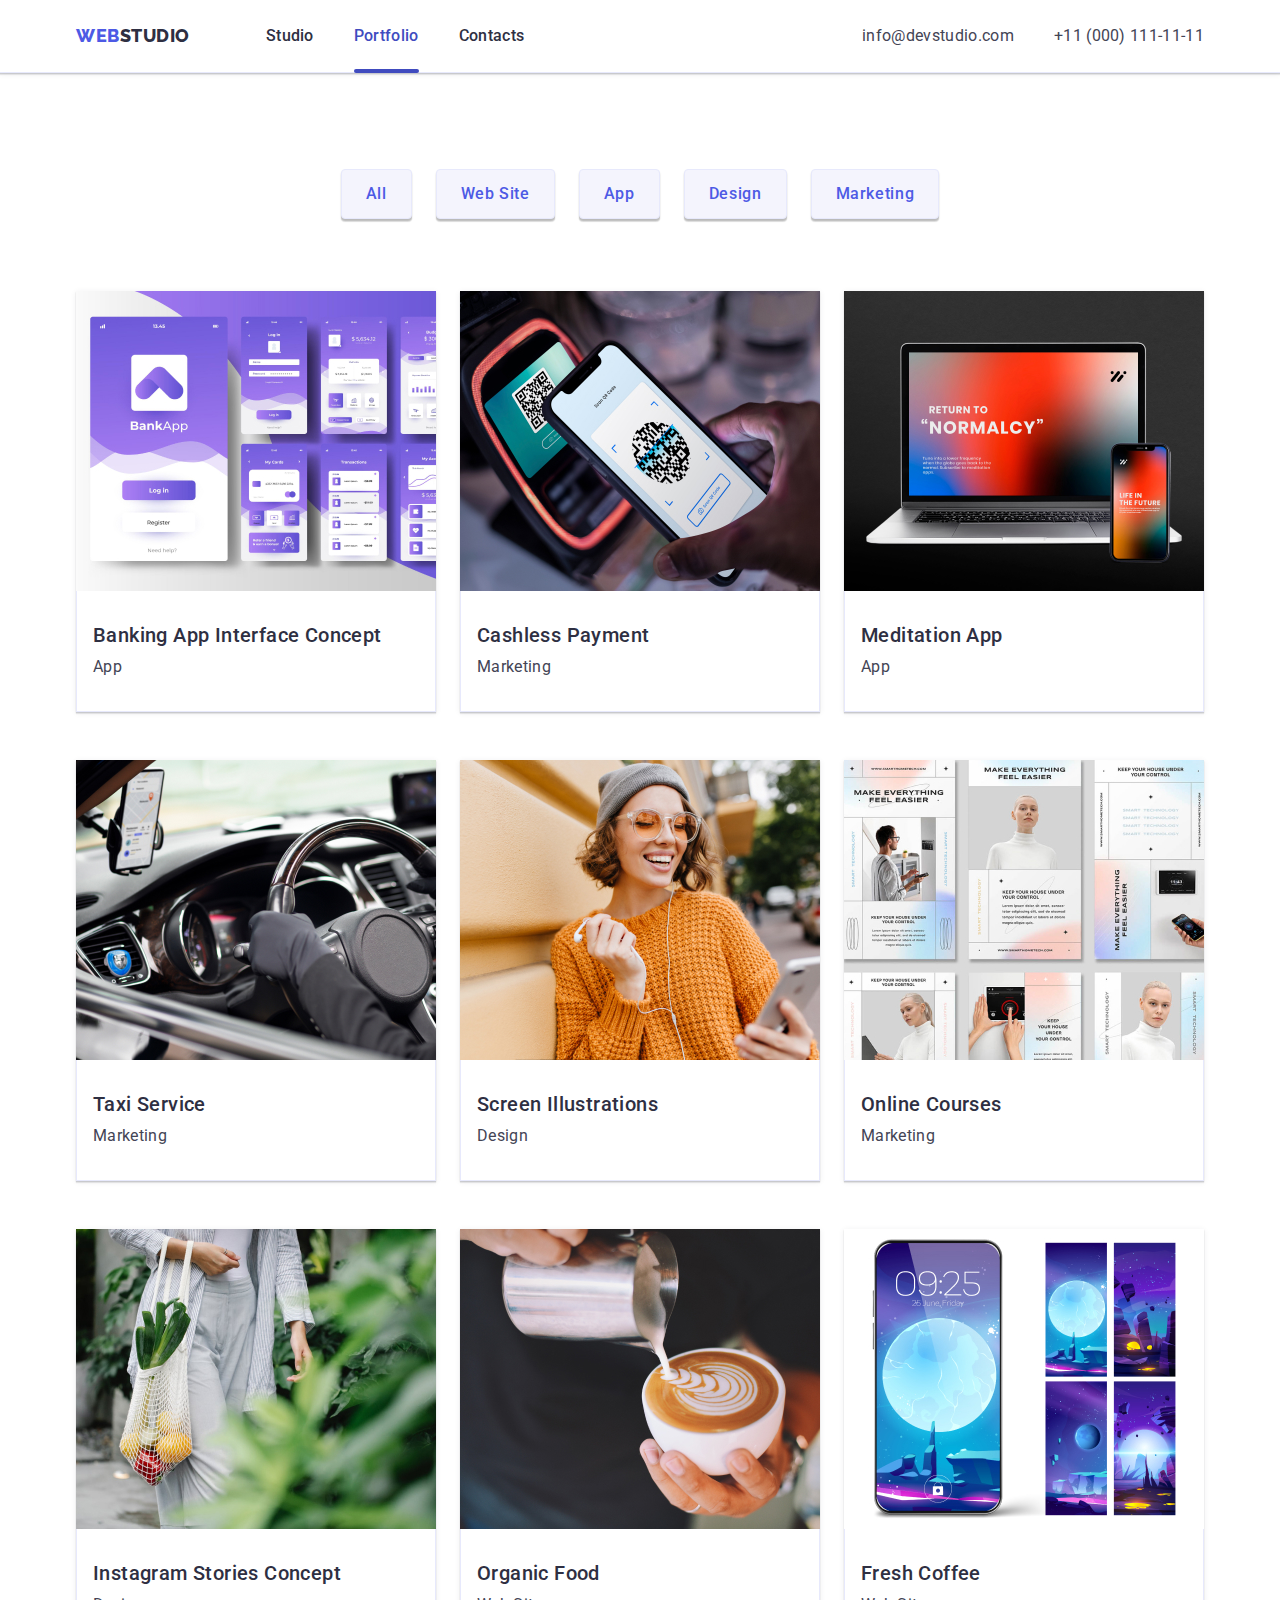
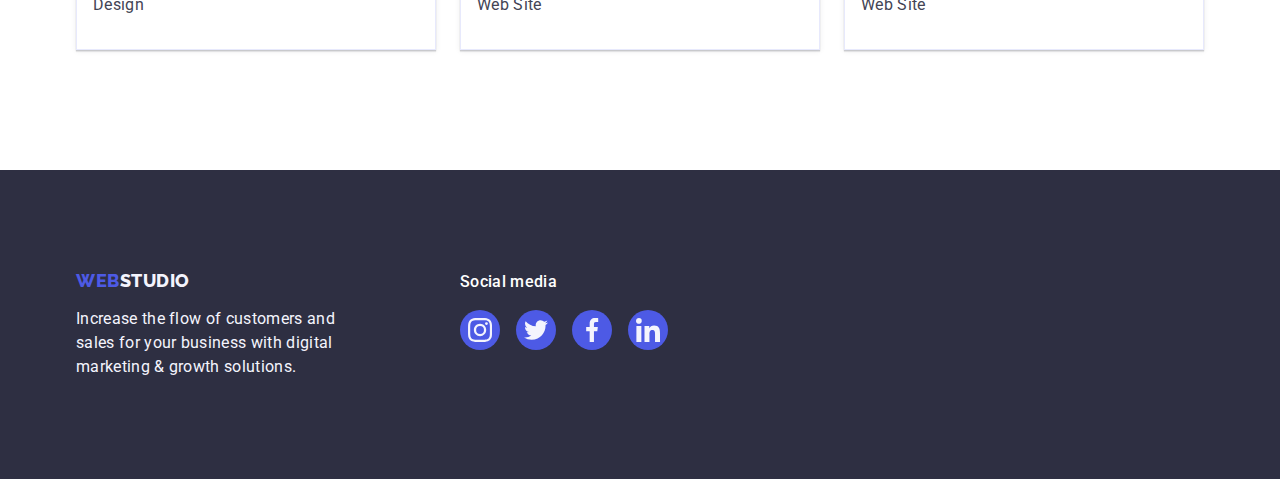
==== portfolio.html @ e9e0191c "update index.html" ====
<!DOCTYPE html>
<html lang="en">
  <head>
    <meta charset="UTF-8" />
    <meta http-equiv="X-UA-Compatible" content="IE=edge" />
    <meta name="viewport" content="width=device-width, initial-scale=1.0" />
    <title>Portfolio</title>
    <link rel="preconnect" href="https://fonts.googleapis.com" />
    <link rel="preconnect" href="https://fonts.gstatic.com" crossorigin />
    <link
      href="https://fonts.googleapis.com/css2?family=Raleway:wght@800&family=Roboto:wght@400;500;700&display=swap"
      rel="stylesheet"
    />
    <link
      rel="stylesheet"
      href="https://cdn.jsdelivr.net/npm/modern-normalize@2.0.0/modern-normalize.min.css"
    />
    <link rel="stylesheet" href="./css/style.css" />
  </head>
  <body>
    <header class="headick">
      <div class="header-container container">
        <nav class="navi">
          <a href="./index.html" class="logo"
            >WEB<span class="span-one">Studio</span>
          </a>
          <ul class="site-nav list">
            <li class="item">
              <a href="./index.html" class="transition">Studio</a>
            </li>
            <li class="item">
              <a href="./portfolio.html" class="transition  is-active">Portfolio</a>
            </li>
            <li class="item"><a href="" class="transition">Contacts</a></li>
          </ul>
        </nav>
        <address class="addres">
          <ul class="auth-nav">
            <li class="auth-item">
              <a href="mailto:info@devstudio.com" class="info-contact"
                >info@devstudio.com</a
              >
            </li>
            <li class="auth-item">
              <a href="tel:+110001111111" class="info-contact"
                >+11 (000) 111-11-11</a
              >
            </li>
          </ul>
        </address>
      </div>
    </header>
    <main>
      <section class="port-section">
        <div class="container">
          <h1 class="visually-hidden">Portfolio</h1>
          <ul class="section-button">
            <li class="button-li">
              <button type="button" class="second-button">All</button>
            </li>
            <li class="button-li">
              <button type="button" class="second-button">Web Site</button>
            </li>
            <li class="button-li">
              <button type="button" class="second-button">App</button>
            </li>
            <li class="button-li">
              <button type="button" class="second-button">Design</button>
            </li>
            <li class="button-li">
              <button type="button" class="second-button">Marketing</button>
            </li>
          </ul>
          <ul class="main-img">
            <li class="second-link">
              <a href="" class="portfolio-link">
                <div class="overflow-box">
                  <img
                    src="./images/Portfolio/fone.jpg"
                    alt="fone-img"
                    width="360"
                    height="300"
                  />
                  <p class="overflow-text">
                    14 Stylish and User-Friendly App Design Concepts · Task
                    Manager App · Calorie Tracker App · Exotic Fruit Ecommerce
                    App · Cloud Storage App
                  </p>
                </div>
                <div class="img-box">
                  <h2 class="section-title">Banking App Interface Concept</h2>
                  <p class="p-color">App</p>
                </div>
              </a>
            </li>
            <li class="second-link">
              <a href="" class="portfolio-link">
                <div class="overflow-box">
                  <img
                    src="./images/Portfolio/paypal.jpg"
                    alt="pay-from-phone"
                    width="360"
                    height="300"
                  />
                  <p class="overflow-text">
                    14 Stylish and User-Friendly App Design Concepts · Task
                    Manager App · Calorie Tracker App · Exotic Fruit Ecommerce
                    App · Cloud Storage App
                  </p>
                </div>
                <div class="img-box">
                  <h2 class="section-title">Cashless Payment</h2>
                  <p class="p-color">Marketing</p>
                </div>
              </a>
            </li>
            <li class="second-link">
              <a href="" class="portfolio-link">
                <div class="overflow-box">
                  <img
                    src="./images/Portfolio/notebook-visualisation.jpg"
                    alt="show-program"
                    width="360"
                    height="300"
                  />
                  <p class="overflow-text">
                    14 Stylish and User-Friendly App Design Concepts · Task
                    Manager App · Calorie Tracker App · Exotic Fruit Ecommerce
                    App · Cloud Storage App
                  </p>
                </div>
                <div class="img-box">
                  <h2 class="section-title">Meditation App</h2>
                  <p class="p-color">App</p>
                </div>
              </a>
            </li>
            <li class="second-link">
              <a href="" class="portfolio-link">
                <div class="overflow-box">
                  <img
                    src="./images/Portfolio/taxi.jpg"
                    alt="taxi-work"
                    width="360"
                    height="300"
                  />
                  <p class="overflow-text">
                    14 Stylish and User-Friendly App Design Concepts · Task
                    Manager App · Calorie Tracker App · Exotic Fruit Ecommerce
                    App · Cloud Storage App
                  </p>
                </div>
                <div class="img-box">
                  <h2 class="section-title">Taxi Service</h2>
                  <p class="p-color">Marketing</p>
                </div>
              </a>
            </li>
            <li class="second-link">
              <a href="" class="portfolio-link">
                <div class="overflow-box">
                  <img
                    src="./images/Portfolio/happy-studend.jpg"
                    alt="students-dream"
                    width="360"
                    height="300"
                  />
                  <p class="overflow-text">
                    14 Stylish and User-Friendly App Design Concepts · Task
                    Manager App · Calorie Tracker App · Exotic Fruit Ecommerce
                    App · Cloud Storage App
                  </p>
                </div>
                <div class="img-box">
                  <h2 class="section-title">Screen Illustrations</h2>
                  <p class="p-color">Design</p>
                </div>
              </a>
            </li>
            <li class="second-link">
              <a href="" class="portfolio-link">
                <div class="overflow-box">
                  <img
                    src="./images/Portfolio/instagram-creative.jpg"
                    alt="show-creativ-in-instagram"
                    width="360"
                    height="300"
                  />
                  <p class="overflow-text">
                    14 Stylish and User-Friendly App Design Concepts · Task
                    Manager App · Calorie Tracker App · Exotic Fruit Ecommerce
                    App · Cloud Storage App
                  </p>
                </div>
                <div class="img-box">
                  <h2 class="section-title">Online Courses</h2>
                  <p class="p-color">Marketing</p>
                </div>
              </a>
            </li>
            <li class="second-link">
              <a href="" class="portfolio-link">
                <div class="overflow-box">
                  <img
                    src="./images/Portfolio/about-food-site.jpg"
                    alt="organig-food-important"
                    width="360"
                    height="300"
                  />
                  <p class="overflow-text">
                    14 Stylish and User-Friendly App Design Concepts · Task
                    Manager App · Calorie Tracker App · Exotic Fruit Ecommerce
                    App · Cloud Storage App
                  </p>
                </div>
                <div class="img-box">
                  <h2 class="section-title">Instagram Stories Concept</h2>
                  <p class="p-color">Design</p>
                </div>
              </a>
            </li>
            <li class="second-link">
              <a href="" class="portfolio-link">
                <div class="overflow-box">
                  <img
                    src="./images/Portfolio/coffe.jpg"
                    alt="voffee-busines"
                    width="360"
                    height="300"
                  />
                  <p class="overflow-text">
                    14 Stylish and User-Friendly App Design Concepts · Task
                    Manager App · Calorie Tracker App · Exotic Fruit Ecommerce
                    App · Cloud Storage App
                  </p>
                </div>
                <div class="img-box">
                  <h2 class="section-title">Organic Food</h2>
                  <p class="p-color">Web Site</p>
                </div>
              </a>
            </li>
            <li class="second-link">
              <a href="" class="portfolio-link">
                <div class="overflow-box">
                  <img
                    src="./images/Portfolio/phone-fone.jpg"
                    alt="pay-from-phone"
                    width="360"
                    height="300"
                  />
                  <p class="overflow-text">
                    14 Stylish and User-Friendly App Design Concepts · Task
                    Manager App · Calorie Tracker App · Exotic Fruit Ecommerce
                    App · Cloud Storage App
                  </p>
                </div>
                <div class="img-box">
                  <h2 class="section-title">Fresh Coffee</h2>
                  <p class="p-color">Web Site</p>
                </div>
              </a>
            </li>
          </ul>
        </div>
      </section>
    </main>
    <footer class="footer-back">
      <div class="container-back">
        <div class="container-logo">
          <a href="./index.html" class="logo-down"
            >WEB<span class="span-two">Studio</span>
          </a>
          <p class="p-footer">
            Increase the flow of customers and sales for your business with
            digital marketing & growth solutions.
          </p>
        </div>
        <div class="network-contaier">
          <p class="media">Social media</p>
          <ul class="media-icon">
            <li class="media-item">
              <a href="" class="media-link">
                <svg class="media-img" width="24" height="24">
                  <use href="./images/icons.svg#icon-instagram-2"></use>
                </svg>
              </a>
            </li>
            <li class="media-item">
              <a href="" class="media-link">
                <svg class="media-img" width="24" height="24">
                  <use href="./images/icons.svg#icon-twitter-1"></use>
                </svg>
              </a>
            </li>
            <li class="media-item">
              <a href="" class="media-link">
                <svg class="media-img" width="24" height="24">
                  <use href="./images/icons.svg#icon-facebook-1"></use>
                </svg>
              </a>
            </li>
            <li class="media-item">
              <a href="" class="media-link">
                <svg class="media-img" width="24" height="24">
                  <use href="./images/icons.svg#icon-linkedin-1"></use>
                </svg>
              </a>
            </li>
          </ul>
        </div>
      </div>
    </footer>
  </body>
</html>
---- css/style.css ----
/* Основний Колір #2E2F42; */
/* Колір кнопки та Веб #4D5AE5 */

:root {
  --central-color: #2e2f42;
  --button-color: #4d5ae5;
  --blue-color-back: #404bbf; 
  --white-color-text: #ffffff;
  --white-color-back: #fcfcfc;
  --grey-color: #8E8F99; 
}
ul {
  list-style: none;
  padding: 0;
  margin: 0;
}

a {
  color: inherit;
  text-decoration: none;
}

h1,
h2,
h3,
h4,
h5,
h6,
p {
  margin: 0;
}

textarea {
  resize: none;
}

img {
  display: block;
  max-width: 100%;
  height: auto;
}

button {
  padding: 0;
  border: none;
  background-color: transparent;
  font: inherit;
  cursor: pointer;
}
html {
  box-sizing: border-box;
}

*,
*::before,
*::after {
  box-sizing: inherit;
}

body {
  color: #434455;
  background-color: var(--white-color-text);
  font-family: "Roboto", sans-serif;
  letter-spacing: 0.02em;
}

.container {
  margin: 0 auto;
  margin-left: auto;
  margin-right: auto;
  max-width: 1158px;
  padding: 0 15px;
}
/* first page */

/* header */
.headick {
  border-bottom: 1px solid #e7e9fc;
  box-shadow: 0px 2px 1px rgba(46, 47, 66, 0.08),
    0px 1px 1px rgba(46, 47, 66, 0.16), 0px 1px 6px rgba(46, 47, 66, 0.08);
}
/* Logo */
.header-container {
  display: flex;
  justify-content: space-between;
  align-items: center;
}

.navi {
  display: flex;
  align-items: center;
}

.logo {
  margin-right: 76px;
  align-content: center;

  font-family: "Raleway", sans-serif;
  font-weight: 800;
  font-size: 18px;
  line-height: 1.17;
  letter-spacing: 0.03em;
  text-transform: uppercase;

  color: var(--button-color);
}

.logo:hover,
.logo:focus {
  color: var(--button-color);
}

.span-one {
  color: var(--central-color);
}


 /* link items */
.site-nav {
  display: flex;
  gap: 40px;
}

.transition {
  display: block;
  padding: 24px 0;
  font-weight: 500;
  font-size: 16px;
  line-height: 1.5;

  color: var(--central-color);
  
  transition: color 250ms cubic-bezier(0.4, 0, 0.2, 1);
}

.transition:hover,
.transition:focus {
  color: var(--blue-color-back);
}

.is-active {
  color: var(--blue-color-back);
  position: relative;
}

.is-active::after {
  content: "";
  position: absolute;
  width: 100%;
  left: 0;
  bottom: -1px;
  height: 4px;
  background-color: var(--blue-color-back);
  border-radius: 2px;
}

.addres {
  font-style: normal;
}

.auth-nav {
  display: flex;
  gap: 40px;
}

.info-contact {
  font-size: 16px;
  line-height: 1.5;
  letter-spacing: 0.02em;

  color: #434455;
  transition: color 250ms cubic-bezier(0.4, 0, 0.2, 1);
}

.info-contact:hover,
.info-contact:focus {
  color: var(--blue-color-back);
}
/* first section */
.section-first {
  max-width: 1440px;
  margin-right: auto;
  margin-left: auto;
  padding: 188px 0;

  background-repeat: no-repeat;
  background-size: cover;
  background-position: center;

  background-image: linear-gradient(
      rgba(46, 47, 66, 0.7),
      rgba(46, 47, 66, 0.7)
    ),
    url(../images/people-office\.jpg);
}

.hero-text {
  max-width: 496px;
  margin: 0 auto 48px;
  text-align: center;

  font-weight: 700;
  font-size: 56px;
  line-height: 1.07;
  letter-spacing: 0.02em;

  color: var(--white-color-text);
}

.button {
  display: flex;
  flex-direction: row;
  align-items: flex-start;
  padding: 16px 32px;
  border-radius: 4px;
  border: none;
  display: block;
  margin: 0 auto;
  min-width: 169px;
  height: 56px;
  cursor: pointer;
  gap: 10px;

  font-family: "Roboto", sans-serif;
  font-weight: 500;
  font-size: 16px;
  line-height: 1.5;
  letter-spacing: 0.04em;

  color: var(--white-color-text);
  background-color: var(--button-color);
  transition: background-color 250ms cubic-bezier(0.4, 0, 0.2, 1);
}

.button:hover,
.button:focus {
  background-color: var(--blue-color-back);
  cursor: pointer;
}

/* second section */
.section {
  padding: 120px 0;
}
.second-container {
  display: flex;
  margin: 0 auto;
  gap: 24px;
}

.second-itemli {
  width: calc((100% - 72px) / 4);
}

.icons {
  display: flex;
  justify-content: center;
  text-align: center;
  align-items: center;

  border-radius: 4px;
  margin-bottom: 8px;
  padding: 24px 0;

  background: #f4f4fd;
}
.section-title {
  margin-bottom: 8px;

  font-weight: 500;
  font-size: 20px;
  line-height: 1.2;
  letter-spacing: 0.02em;

  color: var(--central-color);
}

.p-color {
  font-size: 16px;
  line-height: 1.5;
  letter-spacing: 0.02em;

  color: #434455;
}

.second-item {
  margin: 0;
}

/* third section */
.section-third {
  padding-bottom: 120px;
}
.doing-container {
  display: flex;
  justify-content: center;
  gap: 24px;
}
.section-tit {
  margin-bottom: 72px;

  font-size: 36px;
  line-height: 1.11;
  letter-spacing: 0.02em;
  text-align: center;
  text-transform: capitalize;

  color: var(--central-color);
}

.second-iteml {
  width: calc((100% - 48px) / 3);
}

.social-messenger {
  display: flex;
  justify-content: center;
  text-align: center;
  align-items: center;
  gap: 24px;
  margin-top: 8px;
}

/* section four */
.section-four {
  padding-top: 120px;
  padding-bottom: 120px;

  background-color: #f4f4fd;
}

.team-container {
  display: flex;
  justify-content: center;
  gap: 24px;
}

.list-img {
  border-radius: 0px 0px 4px 4px;
  background-color: var(--white-color-text);
  width: calc((100% - 72px) / 4);
  box-shadow: 0px 1px 6px rgba(46, 47, 66, 0.08),
    0px 1px 1px rgba(46, 47, 66, 0.16), 0px 2px 1px rgba(46, 47, 66, 0.08);
}

.card-container {
  text-align: center;
  padding: 32px 16px;
}

.icon-social {
  height: 40px;
  width: 40px;
}

.elips {
  display: flex;
  align-items: center;
  justify-content: center;

  width: 100%;
  height: 100%;
  border-radius: 50%;

  background-color: var(--button-color);
  transition: background-color 250ms cubic-bezier(0.4, 0, 0.2, 1);
}

.elips:hover,
.elips:focus {
  background-color: var(--blue-color-back);
  color: var(--blue-color-back);
}

.icon-messenger {
  fill: #f4f4fd;
}
/* five section */
.abrams {
  display: flex;
  gap: 24px;
}

.company-item {
  width: calc((100% - 120px) / 6);
  height: 88px;
  transition: border-color 250ms cubic-bezier(0.4, 0, 0.2, 1),
  color 250ms cubic-bezier(0.4, 0, 0.2, 1);
}

.company-link {
  display: flex;
  align-items: center;
  justify-content: center;

  width: 100%;
  height: 100%;
  border: 1px solid var(--grey-color);
  border-radius: 4px;

  color: var(--grey-color);
  transition: border-color 250ms cubic-bezier(0.4, 0, 0.2, 1),
    color 250ms cubic-bezier(0.4, 0, 0.2, 1);
}

.company-link:hover,
.company-link:focus {
  border-color: var(--blue-color-back);
  color: var(--blue-color-back);
}

.icon-group {
  fill: currentColor;
}
/* footer */

.footer-back {
  padding: 100px 0;
  background-color: var(--central-color);
}

.container-back {
  display: flex;
  align-items: baseline;

  max-width: 1158px;
  margin: 0 auto;
  padding: 0 15px;
}

.container-logo {
  margin-right: 120px;
}

.network-contaier {
  margin-right: 80px;
}

.media {
  color: var(--white-color-text);
  margin-bottom: 16px;

  font-weight: 500;
  font-size: 16px;
  line-height: 1.5;
  letter-spacing: 0.02em;
}

.media-icon {
  display: flex;
  gap: 16px;
}

.media-item {
  width: 40px;
  height: 40px;
  
}

.media-link {
  display: flex;
  justify-content: center;
  align-items: center;
  width: 100%;
  height: 100%;
  border-radius: 50%;

  background-color: var(--button-color);
  transition: background-color 250ms cubic-bezier(0.4, 0, 0.2, 1);
  transform: translateY(0%);
}

.media-link:hover,
.media-link:focus {
  background-color: #31d0aa;
}

.media-img {
  fill: #f4f4fd;
}
.logo-down {
  display: inline-block;
  margin-bottom: 16px;
}
.logo-down {
  font-family: "Raleway", sans-serif;
  font-weight: 800;
  font-size: 18px;
  line-height: 1.17;
  letter-spacing: 0.03em;
  text-transform: uppercase;

  color: var(--button-color);
}

.span-two {
  color: #f4f4fd;
}
.p-footer {
  max-width: 264px;
}
.p-footer {
  line-height: 1.5;
  letter-spacing: 0.02em;

  color: #f4f4fd;
}

/* submit icon */

.futer-sbs {
  
  
}

.somethink {
  
}
.submit-btm {
  
}
/* second page */

/* header */

/* main */
.port-section {
  padding-top: 96px;
  padding-bottom: 120px;
}

.section-button {
  display: flex;
  justify-content: center;
  gap: 24px;
  margin-bottom: 72px;
}

.button-li {
  transition: color 250ms cubic-bezier(0.4, 0, 0.2, 1),
    background-color 250ms cubic-bezier(0.4, 0, 0.2, 1),
    border-color 250ms cubic-bezier(0.4, 0, 0.2, 1),
    box-shadow 250ms cubic-bezier(0.4, 0, 0.2, 1);
}

.second-button {
  padding: 12px 24px;
  border: 1px solid #e7e9fc;
  border-radius: 4px;
  box-shadow: 0px 3px 1px rgba(0, 0, 0, 0.1), 0px 2px 1px rgba(0, 0, 0, 0.08),
    0px 2px 2px rgba(0, 0, 0, 0.12);

  font-family: "Roboto", sans-serif;
  font-weight: 500;
  font-size: 16px;
  line-height: 1.5;
  letter-spacing: 0.04em;
  cursor: pointer;

  color: var(--button-color);
  background-color: #f4f4fd;
  transition: color 250ms cubic-bezier(0.4, 0, 0.2, 1),
    background-color 250ms cubic-bezier(0.4, 0, 0.2, 1),
    border-color 250ms cubic-bezier(0.4, 0, 0.2, 1),
    box-shadow 250ms cubic-bezier(0.4, 0, 0.2, 1);
}

.second-button:hover,
.second-button:focus {
  border: 1px solid transparent;

  color: var(--white-color-text);
  background-color: var(--blue-color-back);
}

.visually-hidden {
  position: absolute;
  width: 1px;
  height: 1px;
  margin: -1px;
  border: 0;
  padding: 0;
  white-space: nowrap;
  clip-path: inset(100%);
  clip: rect(0 0 0 0);
  overflow: hidden;
}

.main-img {
  display: flex;
  justify-content: center;
  flex-wrap: wrap;
  gap: 48px 24px;
}

.second-link {
  width: calc((100% - 48px) / 3);
}

.portfolio-link {
  display: block;
  box-shadow: 0px 1px 6px rgba(46, 47, 66, 0.08),
    0px 1px 1px rgba(46, 47, 66, 0.16),
    0px 2px 1px rgba(46, 47, 66, 0.08);
  transition: box-shadow 250ms cubic-bezier(0.4, 0, 0.2, 1);
}

.overflow-box {
  position: relative;
  overflow: hidden;
}

.overflow-text {
  position: absolute;
  top: 0;
  width: 100%;
  height: 100%;
  transform: translateY(100%);
  transition: transform 250ms cubic-bezier(0.4, 0, 0.2, 1);

  padding: 40px 32px;

  font-size: 16px;
  line-height: 1.5;
  letter-spacing: 0.02em;

  color: #f4f4fd;
  background-color: var(--button-color);
}

.portfolio-link:hover .overflow-text,
.portfolio-link:focus .overflow-text {
  transform: translateY(0%);
}

.img-box {
  padding: 32px 16px;
  border: 1px solid #e7e9fc;
  border-top: none;
}

/* Backdrop */
.backdrop {
  position: fixed;
  top: 0;
  left: 0;
  width: 100%;
  height: 100%;
  transition: opacity 250ms cubic-bezier(0.4, 0, 0.2, 1), 
  visibility 250ms cubic-bezier(0.4, 0, 0.2, 1);

  background-color: rgba(46, 47, 66, 0.4);
}

.is-hidden {
  opacity: 0;
  visibility: hidden;
  pointer-events: none;
}

.backdrop-modal {
  position: absolute;
  
  width: 408px;
  min-height: 584px;
  top: 50%;
  left: 50%;

  transform: translate(-50%, -50%);
  transition: transform 250ms cubic-bezier(0.4, 0, 0.2, 1);

  background: var(--white-color-back);
  box-shadow: 0px 1px 1px rgba(0, 0, 0, 0.14), 
  0px 1px 3px rgba(0, 0, 0, 0.12),
  0px 2px 1px rgba(0, 0, 0, 0.2);
  border-radius: 4px;
}

.backdrop-button {
  position: absolute;
  top: 24px;
  right: 24px;
  width: 24px;
  height:24px;

  border-radius: 50%;

  display:flex;
  align-items: center;
  justify-content:center;

  background: #e7e9fc;
  border: 1px solid rgba(0, 0, 0, 0.1);
  transition: background-color 250ms cubic-bezier(0.4, 0, 0.2, 1), 
  border 250ms cubic-bezier(0.4, 0, 0.2, 1);
}

.backdrop-button:hover,
.backdrop-button:focus {
  border: none;
  background-color: var(--blue-color-back);
}

.backdrop-button:hover,
.backdrop-button:focus {
  fill: var(--white-color-text);
}

.backdrop-icon {
  transition: fill 250ms cubic-bezier(0.4, 0, 0.2, 1);
}

.p-modal {
  margin: 72px 24px 16px;
  text-align: center;

  color: var(--central-color);
}

.modal-form {
  padding: 0 24px 24px;
}
.backdrop-label { 
  position: relative;
  display: block;
  margin-bottom: 8px;
}

.backdrop-name {
  display: block;
  margin-bottom: 4px;

  font-style: normal;
  font-weight: 400;
  font-size: 12px;
  line-height: 1.2;
  letter-spacing: 0.04em;
  
  color: var(--grey-color);
}

.text-input {
  
  width: 100%;
  height: 40px;
  padding-left: 38px;
  
  outline: transparent;
  border: 1px solid rgba(46, 47, 66, 0.4);
  border-radius: 4px;

}
.backdrop-paint {
  position: absolute;
  bottom: 14px;
  left: 19px;
}

.text-input:focus {
  border-color: var(--button-color);

}

.text-input:focus + .backdrop-paint {
  fill: var(--button-color);
}

.backdrop-area {
  width: 360px;
  height: 120px;

  outline: transparent;
  border: 1px solid rgba(46, 47, 66, 0.4);
  border-radius: 4px;
}

.backdrop-area:focus {
  border-color: var(--button-color);
}

.mail-line {
  height: 40px;
  
  border: 1px solid #FFFFFF;
  filter: drop-shadow(0px 4px 4px rgba(0, 0, 0, 0.15));
  border-radius: 4px;
}

.click {
  display: inline;
}

.button-sb {
  
  
    flex-direction: row;
    justify-content: center;
    align-items: center;
    padding: 8px 24px;
    gap: 16px;
  

    left: 77.5%;
    right: 11.04%;
    top: 44.87%;
    bottom: 42.31%;
  
    background: #4D5AE5;
    border-radius: 4px;
}
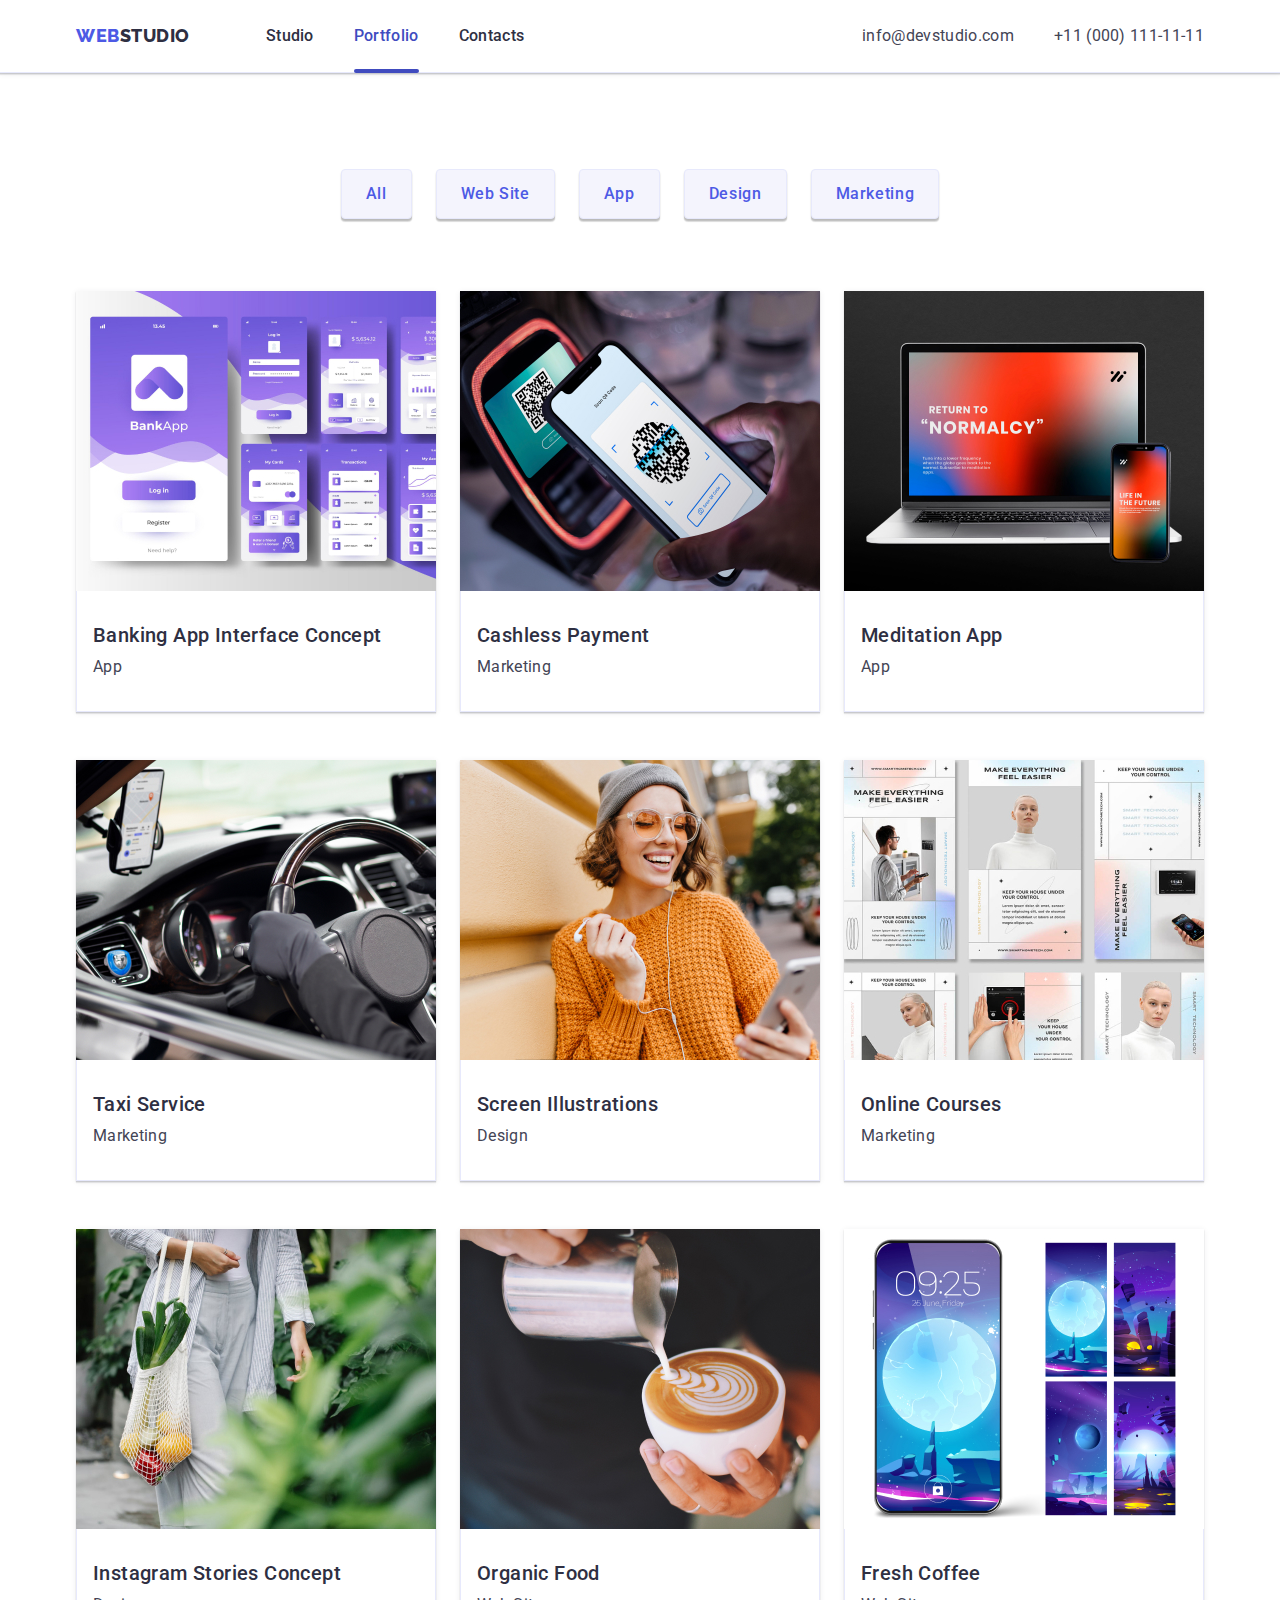
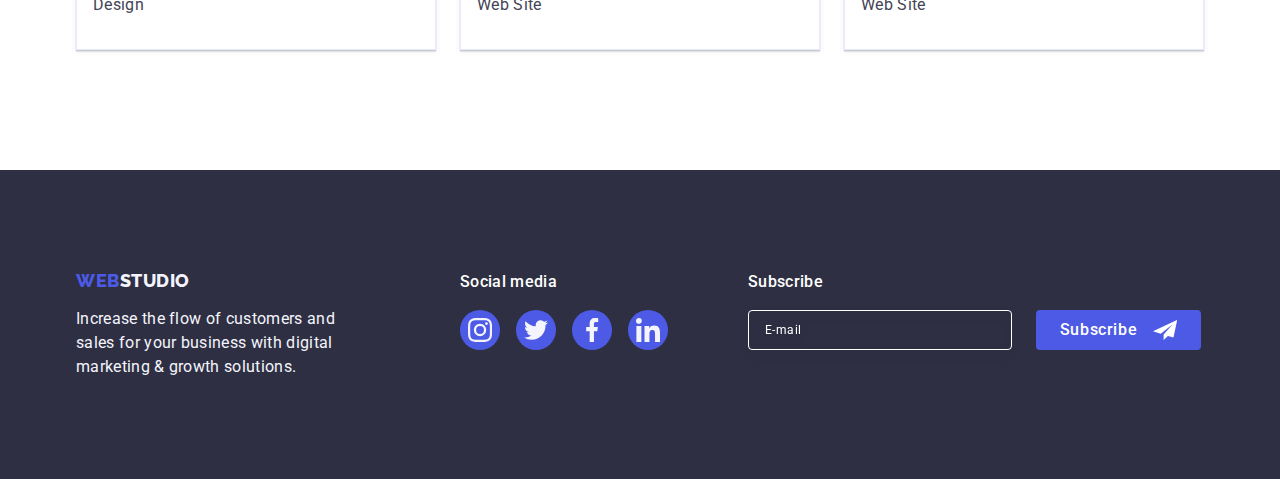
==== commit 8a79eb69: "update index.html" ====
--- a/portfolio.html
+++ b/portfolio.html
@@ -309,6 +309,20 @@
             </li>
           </ul>
         </div>
+        <div class="container-sbc">
+          <p class="media">Subscribe</p>
+          <form class="form-sbc">
+            <label class="label-sbc">
+              <input class="mail-line" type="email" name="email" placeholder="E-mail" />
+            </label>
+            <button class="button-sbc" type="submit">
+              Subscribe
+              <svg class="icon-sbc" width="24" height="24">
+                <use href="./images/icons.svg#icon-telegram"></use>
+              </svg>
+            </button>
+          </form>
+        </div>
       </div>
     </footer>
   </body>
--- a/css/style.css
+++ b/css/style.css
@@ -436,15 +436,6 @@
   margin-right: 80px;
 }
 
-.media {
-  color: var(--white-color-text);
-  margin-bottom: 16px;
-
-  font-weight: 500;
-  font-size: 16px;
-  line-height: 1.5;
-  letter-spacing: 0.02em;
-}
 
 .media-icon {
   display: flex;
@@ -478,6 +469,7 @@
 .media-img {
   fill: #f4f4fd;
 }
+/* logo footer */
 .logo-down {
   display: inline-block;
   margin-bottom: 16px;
@@ -506,17 +498,69 @@
   color: #f4f4fd;
 }
 
-/* submit icon */
-
-.futer-sbs {
-  
-  
-}
-
-.somethink {
-  
-}
-.submit-btm {
+/* subscribe footer */
+.media {
+  color: var(--white-color-text);
+  margin-bottom: 16px;
+
+  font-weight: 500;
+  font-size: 16px;
+  line-height: 1.5;
+  letter-spacing: 0.02em;
+}
+
+.form-sbc {
+  display: flex;
+  gap: 24px;
+}
+
+.label-sbc {
+  gap: 24px;
+}
+
+.mail-line {
+  width: 264px; 
+  height: 40px;
+  padding-left: 16px;
+  
+  background-color: transparent;
+  font-size: 12px;
+  letter-spacing: 0.04em;
+  line-height: 1.5;
+  
+  border: 1px solid #FFFFFF;
+  filter: drop-shadow(0px 4px 4px rgba(0, 0, 0, 0.15));
+  border-radius: 4px;
+  color: var(--white-color-text);
+}
+
+::placeholder {
+  color: var(--white-color-text);
+}
+
+.button-sbc {
+  display: flex;
+  justify-content: center;
+  align-items: center;
+
+  min-width: 165px;
+  height: 40px;
+
+  font-family: "Roboto", sans-serif;
+  font-size: 16px;
+  font-weight: 500;
+  line-height: 1.5;
+  letter-spacing: 0.04em;
+  
+  color: var(--white-color-text);
+  background-color: var(--button-color);
+  border-radius: 4px;
+  border: none;
+  cursor: pointer;
+}
+
+.icon-sbc {
+  margin-left: 16px;
   
 }
 /* second page */
@@ -646,6 +690,7 @@
   left: 0;
   width: 100%;
   height: 100%;
+  
   transition: opacity 250ms cubic-bezier(0.4, 0, 0.2, 1), 
   visibility 250ms cubic-bezier(0.4, 0, 0.2, 1);
 
@@ -665,6 +710,7 @@
   min-height: 584px;
   top: 50%;
   left: 50%;
+  padding: 72px 24px 24px 24px;
 
   transform: translate(-50%, -50%);
   transition: transform 250ms cubic-bezier(0.4, 0, 0.2, 1);
@@ -709,34 +755,35 @@
 .backdrop-icon {
   transition: fill 250ms cubic-bezier(0.4, 0, 0.2, 1);
 }
+ /* form icon */
+
 
 .p-modal {
-  margin: 72px 24px 16px;
   text-align: center;
 
+  font-weight: 500;
+  line-height: 1.5;
+
   color: var(--central-color);
 }
 
-.modal-form {
-  padding: 0 24px 24px;
-}
+.input-container {
+  margin-bottom: 8px;  
+}
+
 .backdrop-label { 
+  display: block;
+
+  font-size: 12px;
+  line-height: 1.17;
+  letter-spacing: 0.04em;
+  margin-bottom: 4px;
+  
+  color: #8e8f99;;
+}
+
+.contauner-inp {
   position: relative;
-  display: block;
-  margin-bottom: 8px;
-}
-
-.backdrop-name {
-  display: block;
-  margin-bottom: 4px;
-
-  font-style: normal;
-  font-weight: 400;
-  font-size: 12px;
-  line-height: 1.2;
-  letter-spacing: 0.04em;
-  
-  color: var(--grey-color);
 }
 
 .text-input {
@@ -745,66 +792,93 @@
   height: 40px;
   padding-left: 38px;
   
+  background-color: transparent;
   outline: transparent;
   border: 1px solid rgba(46, 47, 66, 0.4);
+  transition: border-color 250ms cubic-bezier(0.4, 0, 0.2, 1);
   border-radius: 4px;
-
-}
+}
+
+.text-input:focus {
+  border-color: var(--button-color);
+}
+
 .backdrop-paint {
   position: absolute;
-  bottom: 14px;
-  left: 19px;
-}
-
-.text-input:focus {
-  border-color: var(--button-color);
-
-}
-
-.text-input:focus + .backdrop-paint {
+  top: 50%;
+  left: 16px;
+
+  transform: translateY(-50%);
+  transition: fill 250ms cubic-bezier(0.4, 0, 0.2, 1);
+}
+
+.backdrop-paint:focus {
   fill: var(--button-color);
 }
 
+.area-container {
+  margin-bottom: 16px;
+}
 .backdrop-area {
-  width: 360px;
+  width: 100%;
   height: 120px;
-
+  padding: 8px 16px;
+
+  font-size: 12px;
+  line-height: 1.17;
+
+  background-color: transparent;
   outline: transparent;
+  resize: none;
   border: 1px solid rgba(46, 47, 66, 0.4);
   border-radius: 4px;
+  transition: border-color 250ms cubic-bezier(0.4, 0, 0.2, 1);
+
+  color: rgba(46, 47, 66, 0.4);
 }
 
 .backdrop-area:focus {
   border-color: var(--button-color);
 }
 
-.mail-line {
-  height: 40px;
-  
-  border: 1px solid #FFFFFF;
-  filter: drop-shadow(0px 4px 4px rgba(0, 0, 0, 0.15));
-  border-radius: 4px;
-}
-
+.checkbox-container {
+  margin-bottom: 24px;
+}
 .click {
-  display: inline;
-}
-
-.button-sb {
-  
-  
-    flex-direction: row;
-    justify-content: center;
-    align-items: center;
-    padding: 8px 24px;
-    gap: 16px;
-  
-
-    left: 77.5%;
-    right: 11.04%;
-    top: 44.87%;
-    bottom: 42.31%;
-  
-    background: #4D5AE5;
-    border-radius: 4px;
-}
+  font-size: 12px;
+  line-height: 1.17;
+  letter-spacing: 0.04em;
+
+  color: var(--grey-color);
+}
+
+.click-spa {
+  display: inline-flex;
+  align-items: center;
+  justify-content: center;
+
+  width: 16px;
+  height: 16px;
+
+  border: 1px solid rgba(46, 47, 66, 0.4);
+  border-radius: 2px;
+  transition: background-color 250ms cubic-bezier(0.4, 0, 0.2, 1), 
+  border 250ms cubic-bezier(0.4, 0, 0.2, 1), 
+  fill 250ms cubic-bezier(0.4, 0, 0.2, 1);
+  fill: transparent;
+
+}
+
+.checked-inp:checked + .click-spa {
+  background-color: var(--blue-color-back);
+  border: none;
+  fill: #F4F4FD;;
+}
+
+.checkbox-link {
+  color: var(--button-color);
+}
+
+
+
+
